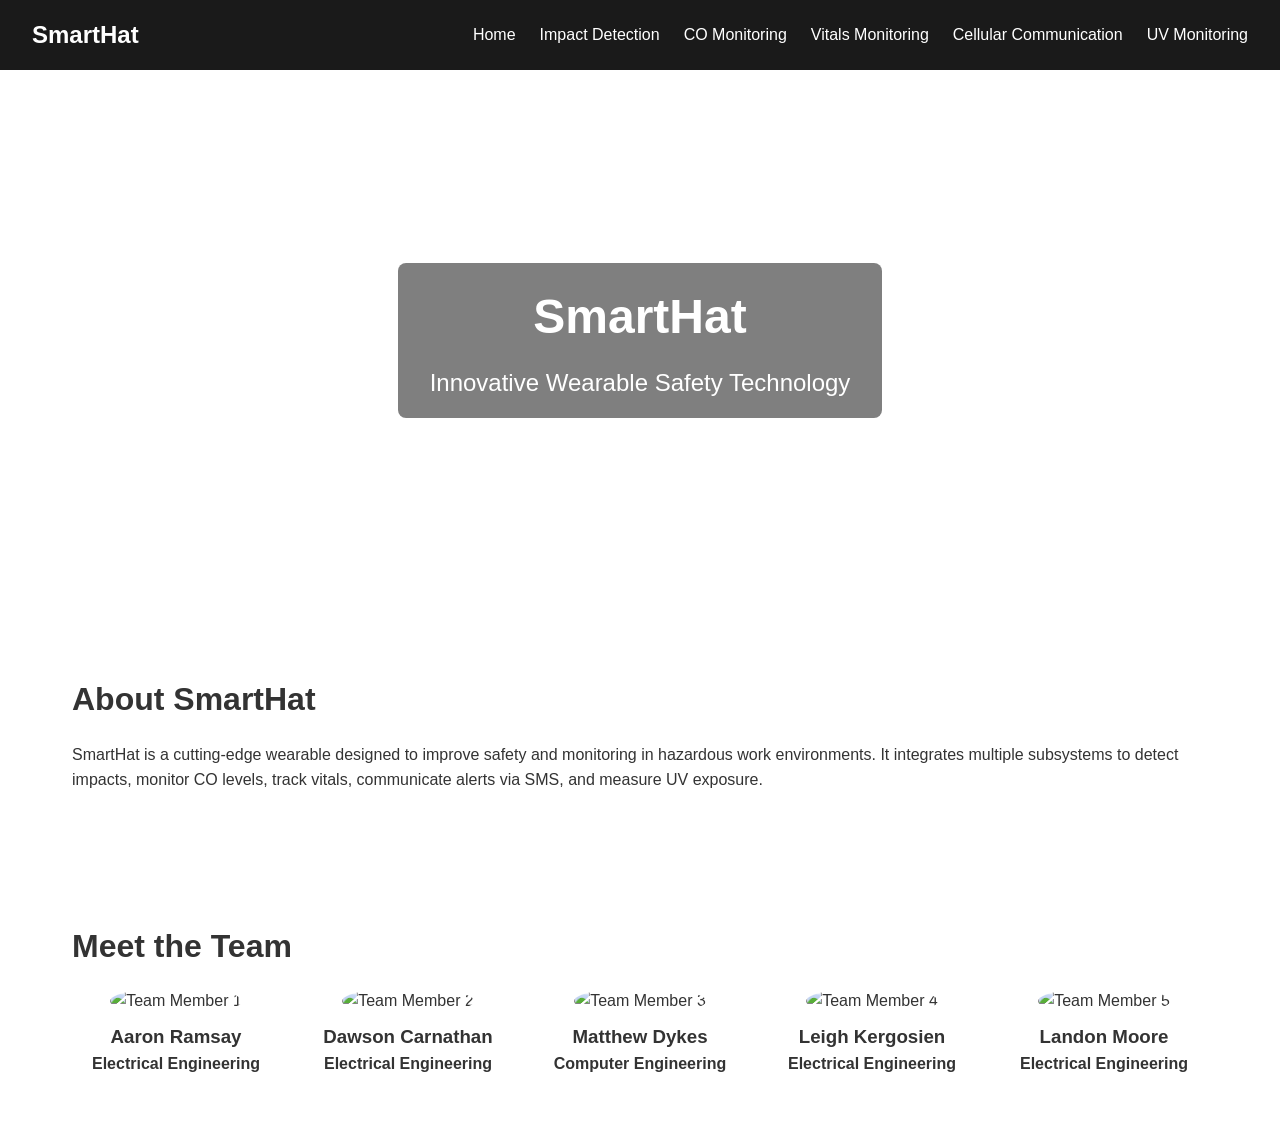
==== index.html @ 0b76ecc1 "Add files via upload" ====
<!DOCTYPE html>
<html lang="en">
<head>
    <meta charset="UTF-8">
    <meta name="viewport" content="width=device-width, initial-scale=1.0">
    <title>SmartHat</title>
    <link rel="stylesheet" href="style.css">
</head>
<body>
    <!-- Navigation -->
    <nav>
        <div class="logo">SmartHat</div>
        <ul class="nav-links">
            <li><a href="index.html">Home</a></li>
            <li><a href="impact.html">Impact Detection</a></li>
            <li><a href="co.html">CO Monitoring</a></li>
            <li><a href="vitals.html">Vitals Monitoring</a></li>
            <li><a href="cellular.html">Cellular Communication</a></li>
            <li><a href="uv.html">UV Monitoring</a></li>
        </ul>
    </nav>

    <!-- Hero Section -->
    <header class="hero">
        <div class="hero-text">
            <h1>SmartHat</h1>
            <p>Innovative Wearable Safety Technology</p>
        </div>
    </header>

    <!-- Product Description -->
    <section class="product-description">
        <h2>About SmartHat</h2>
        <p>
            SmartHat is a cutting-edge wearable designed to improve safety and monitoring in hazardous work environments. 
            It integrates multiple subsystems to detect impacts, monitor CO levels, track vitals, communicate alerts via SMS, and measure UV exposure.
        </p>
    </section>

    <!-- Team Section -->
    <section class="team">
        <h2>Meet the Team</h2>
        <div class="team-members">
            <div class="team-member">
                <img src="pictures/aaron.jpg" alt="Team Member 1">
                <h3>Aaron Ramsay</h3>
                <h4>Electrical Engineering</h4>
            </div>
            <div class="team-member">
                <img src="pictures/dawson.png" alt="Team Member 2">
                <h3>Dawson Carnathan</h3>
                <h4>Electrical Engineering</h4>
            </div>
            <div class="team-member">
                <img src="pictures/matthew.png" alt="Team Member 3">
                <h3>Matthew Dykes</h3>
                <h4>Computer Engineering</h4>
            </div>
            <div class="team-member">
                <img src="pictures/leigh.png" alt="Team Member 4">
                <h3>Leigh Kergosien</h3>
                <h4>Electrical Engineering</h4>
            </div>
            <div class="team-member">
                <img src="pictures/landon.png" alt="Team Member 5">
                <h3>Landon Moore</h3>
                <h4>Electrical Engineering</h4>
            </div>
        </div>
    </section>

    <script src="script.js"></script>
</body>
</html>
---- style.css ----
/* Reset & Basic */
* {
    margin: 0;
    padding: 0;
    box-sizing: border-box;
    font-family: Arial, sans-serif;
}

body {
    line-height: 1.6;
    color: #333;
}

/* Navigation */
nav {
    display: flex;
    justify-content: space-between;
    align-items: center;
    padding: 1rem 2rem;
    background-color: #1a1a1a;
}

nav .logo {
    color: #fff;
    font-size: 1.5rem;
    font-weight: bold;
}

nav .nav-links {
    list-style: none;
    display: flex;
    gap: 1.5rem;
}

nav .nav-links a {
    color: #fff;
    text-decoration: none;
    transition: color 0.3s;
}

nav .nav-links a:hover {
    color: #00bcd4;
}

/* Hero Section */
.hero {
    position: relative;
    height: 60vh;
    background: url('hero.jpg') center/cover no-repeat;
    display: flex;
    justify-content: center;
    align-items: center;
}

.hero-text {
    color: #fff;
    text-align: center;
    background: rgba(0,0,0,0.5);
    padding: 1rem 2rem;
    border-radius: 8px;
}

.hero h1 {
    font-size: 3rem;
    margin-bottom: 0.5rem;
}

.hero p {
    font-size: 1.5rem;
}

/* Sections */
section {
    padding: 4rem 2rem;
    max-width: 1200px;
    margin: 0 auto;
}

section h2 {
    font-size: 2rem;
    margin-bottom: 1rem;
}

/* Team Section */
.team-members {
    display: flex;
    flex-wrap: wrap;
    gap: 2rem;
    justify-content: center;
}

.team-member {
    text-align: center;
    width: 200px;
}

.team-member img {
    width: 100%;
    border-radius: 50%;
    margin-bottom: 0.5rem;
}

/* Subsystem Section */
.subsystem img {
    width: 100%;
    max-width: 600px;
    margin-top: 1rem;
    border-radius: 8px;
}
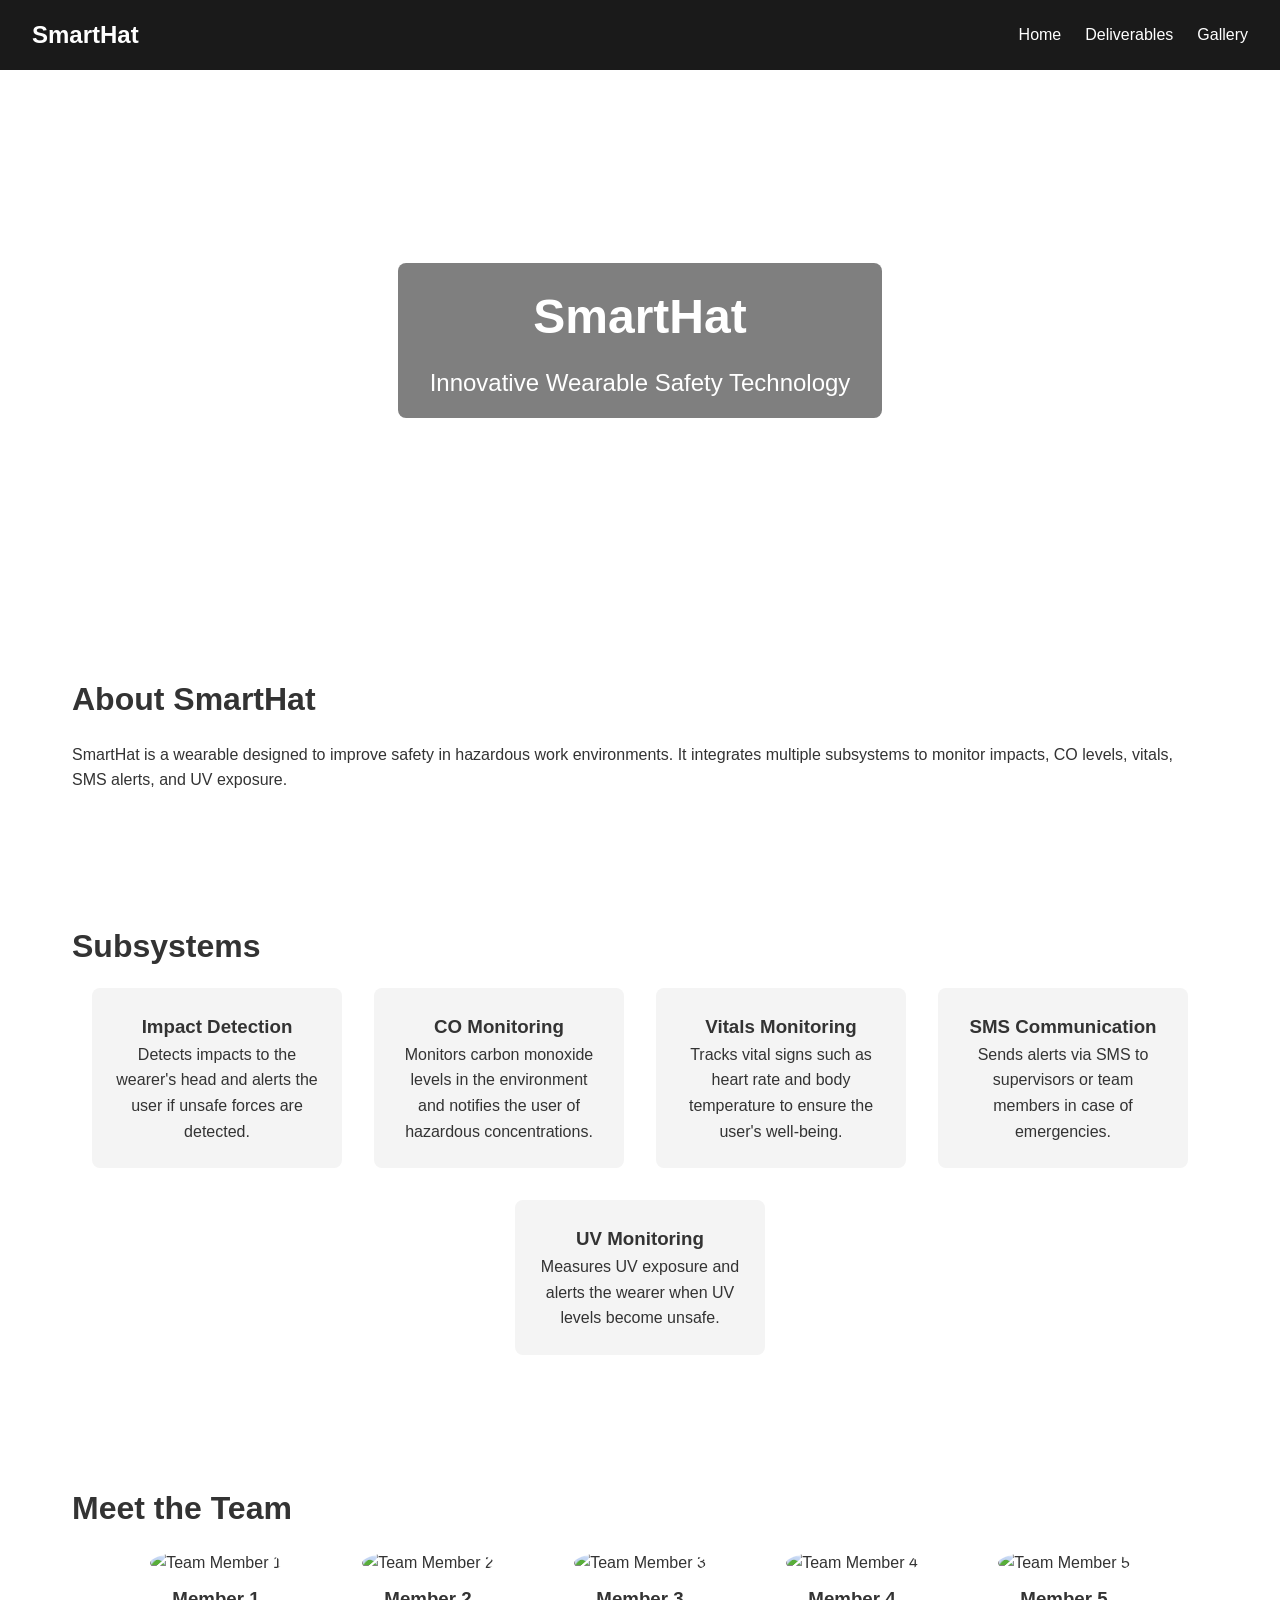
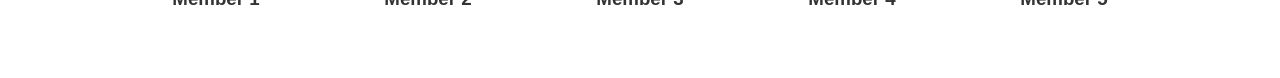
==== commit 2582e2c2: "New framework" ====
--- a/index.html
+++ b/index.html
@@ -12,11 +12,8 @@
         <div class="logo">SmartHat</div>
         <ul class="nav-links">
             <li><a href="index.html">Home</a></li>
-            <li><a href="impact.html">Impact Detection</a></li>
-            <li><a href="co.html">CO Monitoring</a></li>
-            <li><a href="vitals.html">Vitals Monitoring</a></li>
-            <li><a href="cellular.html">Cellular Communication</a></li>
-            <li><a href="uv.html">UV Monitoring</a></li>
+            <li><a href="deliverables.html">Deliverables</a></li>
+            <li><a href="gallery.html">Gallery</a></li>
         </ul>
     </nav>
 
@@ -32,9 +29,42 @@
     <section class="product-description">
         <h2>About SmartHat</h2>
         <p>
-            SmartHat is a cutting-edge wearable designed to improve safety and monitoring in hazardous work environments. 
-            It integrates multiple subsystems to detect impacts, monitor CO levels, track vitals, communicate alerts via SMS, and measure UV exposure.
+            SmartHat is a wearable designed to improve safety in hazardous work environments. 
+            It integrates multiple subsystems to monitor impacts, CO levels, vitals, SMS alerts, and UV exposure.
         </p>
+    </section>
+
+    <!-- Subsystems Section -->
+    <section class="subsystems">
+        <h2>Subsystems</h2>
+        <div class="subsystem-cards">
+
+            <div class="subsystem-card">
+                <h3>Impact Detection</h3>
+                <p>Detects impacts to the wearer's head and alerts the user if unsafe forces are detected.</p>
+            </div>
+
+            <div class="subsystem-card">
+                <h3>CO Monitoring</h3>
+                <p>Monitors carbon monoxide levels in the environment and notifies the user of hazardous concentrations.</p>
+            </div>
+
+            <div class="subsystem-card">
+                <h3>Vitals Monitoring</h3>
+                <p>Tracks vital signs such as heart rate and body temperature to ensure the user's well-being.</p>
+            </div>
+
+            <div class="subsystem-card">
+                <h3>SMS Communication</h3>
+                <p>Sends alerts via SMS to supervisors or team members in case of emergencies.</p>
+            </div>
+
+            <div class="subsystem-card">
+                <h3>UV Monitoring</h3>
+                <p>Measures UV exposure and alerts the wearer when UV levels become unsafe.</p>
+            </div>
+
+        </div>
     </section>
 
     <!-- Team Section -->
@@ -42,29 +72,24 @@
         <h2>Meet the Team</h2>
         <div class="team-members">
             <div class="team-member">
-                <img src="pictures/aaron.jpg" alt="Team Member 1">
-                <h3>Aaron Ramsay</h3>
-                <h4>Electrical Engineering</h4>
+                <img src="team1.jpg" alt="Team Member 1">
+                <h3>Member 1</h3>
             </div>
             <div class="team-member">
-                <img src="pictures/dawson.png" alt="Team Member 2">
-                <h3>Dawson Carnathan</h3>
-                <h4>Electrical Engineering</h4>
+                <img src="team2.jpg" alt="Team Member 2">
+                <h3>Member 2</h3>
             </div>
             <div class="team-member">
-                <img src="pictures/matthew.png" alt="Team Member 3">
-                <h3>Matthew Dykes</h3>
-                <h4>Computer Engineering</h4>
+                <img src="team3.jpg" alt="Team Member 3">
+                <h3>Member 3</h3>
             </div>
             <div class="team-member">
-                <img src="pictures/leigh.png" alt="Team Member 4">
-                <h3>Leigh Kergosien</h3>
-                <h4>Electrical Engineering</h4>
+                <img src="team4.jpg" alt="Team Member 4">
+                <h3>Member 4</h3>
             </div>
             <div class="team-member">
-                <img src="pictures/landon.png" alt="Team Member 5">
-                <h3>Landon Moore</h3>
-                <h4>Electrical Engineering</h4>
+                <img src="team5.jpg" alt="Team Member 5">
+                <h3>Member 5</h3>
             </div>
         </div>
     </section>
--- a/style.css
+++ b/style.css
@@ -1,4 +1,4 @@
-/* Reset & Basic */
+/* Reset */
 * {
     margin: 0;
     padding: 0;
@@ -76,9 +76,25 @@
     margin: 0 auto;
 }
 
-section h2 {
+section h2, section h1 {
     font-size: 2rem;
     margin-bottom: 1rem;
+}
+
+/* Subsystems */
+.subsystem-cards {
+    display: flex;
+    flex-wrap: wrap;
+    gap: 2rem;
+    justify-content: center;
+}
+
+.subsystem-card {
+    background: #f4f4f4;
+    padding: 1.5rem;
+    border-radius: 8px;
+    width: 250px;
+    text-align: center;
 }
 
 /* Team Section */
@@ -91,7 +107,7 @@
 
 .team-member {
     text-align: center;
-    width: 200px;
+    width: 180px;
 }
 
 .team-member img {
@@ -100,10 +116,15 @@
     margin-bottom: 0.5rem;
 }
 
-/* Subsystem Section */
-.subsystem img {
-    width: 100%;
-    max-width: 600px;
-    margin-top: 1rem;
+/* Gallery */
+.gallery-grid {
+    display: flex;
+    flex-wrap: wrap;
+    gap: 1rem;
+    justify-content: center;
+}
+
+.gallery-grid img {
+    width: 300px;
     border-radius: 8px;
 }
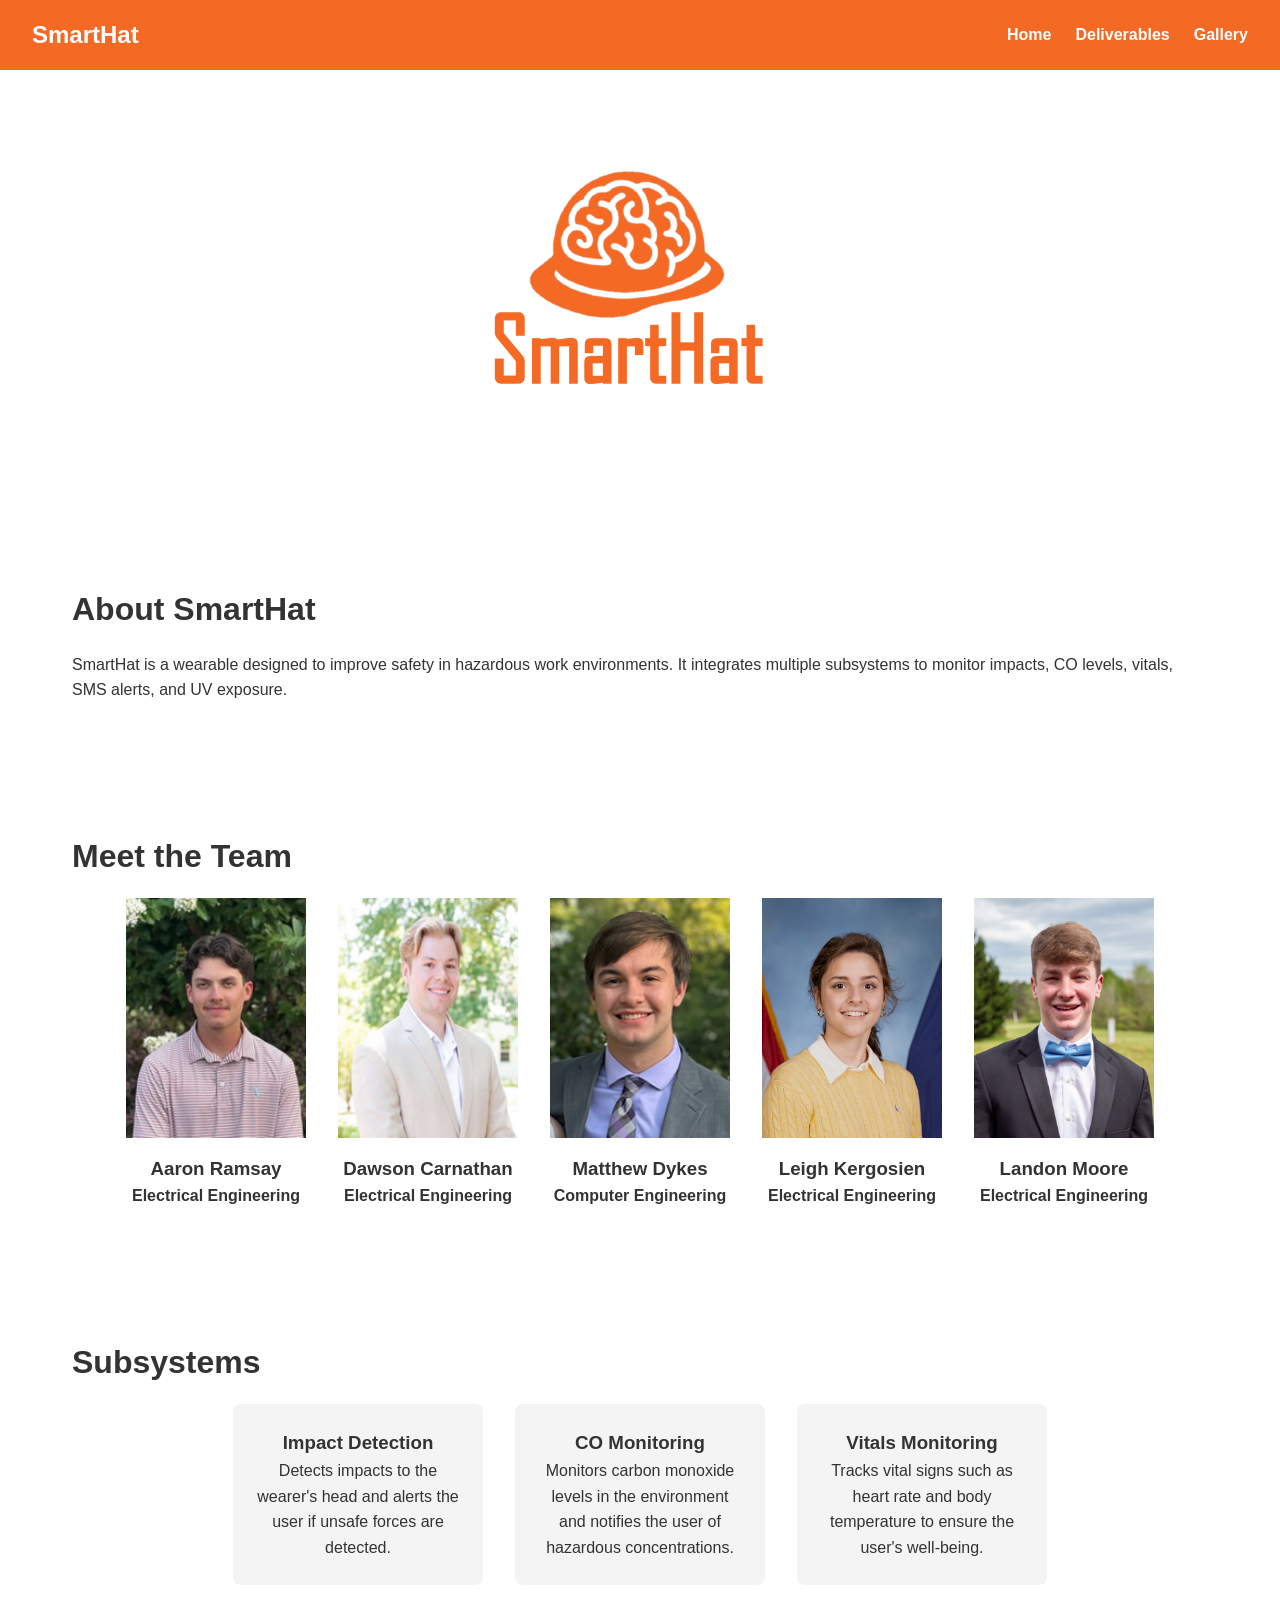
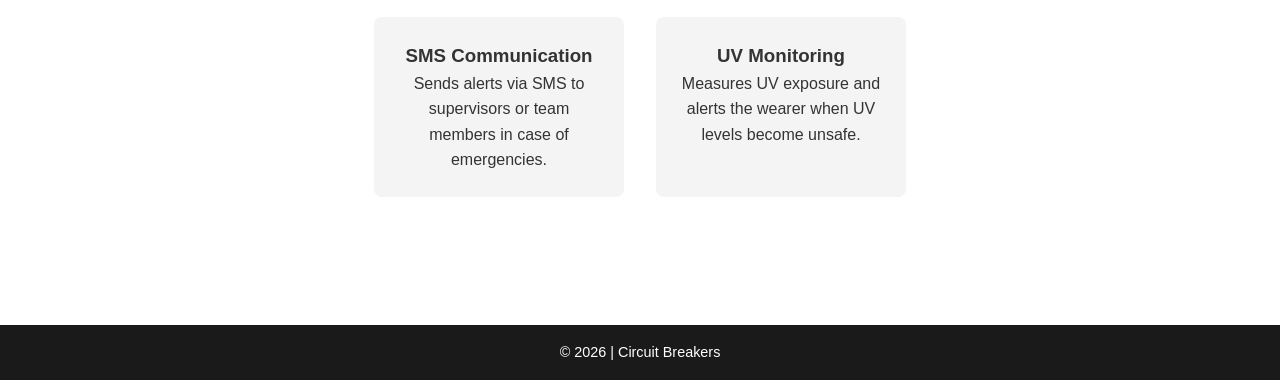
==== commit 5b771f50: "Update" ====
--- a/index.html
+++ b/index.html
@@ -5,6 +5,7 @@
     <meta name="viewport" content="width=device-width, initial-scale=1.0">
     <title>SmartHat</title>
     <link rel="stylesheet" href="style.css">
+    <link rel="icon" href="pictures/icon.png">
 </head>
 <body>
     <!-- Navigation -->
@@ -19,9 +20,8 @@
 
     <!-- Hero Section -->
     <header class="hero">
-        <div class="hero-text">
-            <h1>SmartHat</h1>
-            <p>Innovative Wearable Safety Technology</p>
+        <div class="hero-overlay">
+            <img src="pictures/logoTrans.png" alt="SmartHat Logo" class="hero-logo">
         </div>
     </header>
 
@@ -34,11 +34,44 @@
         </p>
     </section>
 
+    <!-- Team Section -->
+    <section class="team">
+        <h2>Meet the Team</h2>
+        <div class="team-members">
+            <div class="team-member">
+                <img src="pictures/aaron.jpg" alt="Team Member 1">
+                <h3>Aaron Ramsay</h3>
+                <h4>Electrical Engineering</h4>
+            </div>
+            <div class="team-member">
+                <img src="pictures/dawson.png" alt="Team Member 2">
+                <h3>Dawson Carnathan</h3>
+                <h4>Electrical Engineering</h4>
+            </div>
+            <div class="team-member">
+                <img src="pictures/matthew.png" alt="Team Member 3">
+                <h3>Matthew Dykes</h3>
+                <h4>Computer Engineering</h4>
+            </div>
+            <div class="team-member">
+                <img src="pictures/leigh.png" alt="Team Member 4">
+                <h3>Leigh Kergosien</h3>
+                <h4>Electrical Engineering</h4>
+            </div>
+            <div class="team-member">
+                <img src="pictures/landon.png" alt="Team Member 5">
+                <h3>Landon Moore</h3>
+                <h4>Electrical Engineering</h4>
+            </div>
+        </div>
+    </section>
+
     <!-- Subsystems Section -->
     <section class="subsystems">
         <h2>Subsystems</h2>
-        <div class="subsystem-cards">
-
+        
+        <!-- Top Row (3 subsystems) -->
+        <div class="subsystem-row">
             <div class="subsystem-card">
                 <h3>Impact Detection</h3>
                 <p>Detects impacts to the wearer's head and alerts the user if unsafe forces are detected.</p>
@@ -53,7 +86,10 @@
                 <h3>Vitals Monitoring</h3>
                 <p>Tracks vital signs such as heart rate and body temperature to ensure the user's well-being.</p>
             </div>
+        </div>
 
+        <!-- Bottom Row (2 subsystems) -->
+        <div class="subsystem-row">
             <div class="subsystem-card">
                 <h3>SMS Communication</h3>
                 <p>Sends alerts via SMS to supervisors or team members in case of emergencies.</p>
@@ -63,37 +99,12 @@
                 <h3>UV Monitoring</h3>
                 <p>Measures UV exposure and alerts the wearer when UV levels become unsafe.</p>
             </div>
-
-        </div>
-    </section>
-
-    <!-- Team Section -->
-    <section class="team">
-        <h2>Meet the Team</h2>
-        <div class="team-members">
-            <div class="team-member">
-                <img src="team1.jpg" alt="Team Member 1">
-                <h3>Member 1</h3>
-            </div>
-            <div class="team-member">
-                <img src="team2.jpg" alt="Team Member 2">
-                <h3>Member 2</h3>
-            </div>
-            <div class="team-member">
-                <img src="team3.jpg" alt="Team Member 3">
-                <h3>Member 3</h3>
-            </div>
-            <div class="team-member">
-                <img src="team4.jpg" alt="Team Member 4">
-                <h3>Member 4</h3>
-            </div>
-            <div class="team-member">
-                <img src="team5.jpg" alt="Team Member 5">
-                <h3>Member 5</h3>
-            </div>
         </div>
     </section>
 
     <script src="script.js"></script>
 </body>
+<footer class="site-footer">
+    <p>&copy; 2026 | Circuit Breakers</p>
+</footer>
 </html>
--- a/style.css
+++ b/style.css
@@ -11,13 +11,14 @@
     color: #333;
 }
 
+
 /* Navigation */
 nav {
     display: flex;
     justify-content: space-between;
     align-items: center;
     padding: 1rem 2rem;
-    background-color: #1a1a1a;
+    background-color: #F46A25;
 }
 
 nav .logo {
@@ -36,38 +37,45 @@
     color: #fff;
     text-decoration: none;
     transition: color 0.3s;
+    font-weight: bold;
 }
 
 nav .nav-links a:hover {
-    color: #00bcd4;
+    color: #000000;
 }
+
 
 /* Hero Section */
 .hero {
-    position: relative;
-    height: 60vh;
-    background: url('hero.jpg') center/cover no-repeat;
+    height: 50vh;
+    background-image: url('pictures/hero.jpg');
+    background-size: cover;
+    background-position: center;
+    background-repeat: no-repeat;
     display: flex;
     justify-content: center;
     align-items: center;
 }
 
-.hero-text {
-    color: #fff;
+.hero-overlay {
     text-align: center;
-    background: rgba(0,0,0,0.5);
-    padding: 1rem 2rem;
-    border-radius: 8px;
+    /*background: rgba(0,0,0,0.4);  optional semi-transparent overlay */
+    padding: 2rem;
+    border-radius: 10px;
 }
 
-.hero h1 {
-    font-size: 3rem;
-    margin-bottom: 0.5rem;
+.hero-logo {
+    width: 60vh;
+    height: auto;
+    margin-bottom: 1rem;
 }
 
-.hero p {
+.hero-overlay p {
+    color: #fff;
     font-size: 1.5rem;
 }
+
+
 
 /* Sections */
 section {
@@ -81,12 +89,14 @@
     margin-bottom: 1rem;
 }
 
+
 /* Subsystems */
-.subsystem-cards {
+.subsystem-row {
     display: flex;
     flex-wrap: wrap;
     gap: 2rem;
     justify-content: center;
+    margin-bottom: 2rem;
 }
 
 .subsystem-card {
@@ -96,6 +106,7 @@
     width: 250px;
     text-align: center;
 }
+
 
 /* Team Section */
 .team-members {
@@ -108,13 +119,16 @@
 .team-member {
     text-align: center;
     width: 180px;
+    
 }
 
 .team-member img {
     width: 100%;
-    border-radius: 50%;
+    height: 240px;
+    /*border-radius: 50%;*/
     margin-bottom: 0.5rem;
 }
+
 
 /* Gallery */
 .gallery-grid {
@@ -127,4 +141,50 @@
 .gallery-grid img {
     width: 300px;
     border-radius: 8px;
+}
+
+
+
+/* Deliverables */
+.deliverable-list {
+    list-style: none;
+    padding: 0;
+    margin-top: 2rem;
+}
+
+.deliverable-list li {
+    display: flex;
+    justify-content: space-between;
+    align-items: center;
+    padding: 0.8rem 1rem;
+    border-bottom: 1px solid #ccc;
+}
+
+.deliverable-list li span {
+    font-weight: bold;
+}
+
+.download-btn {
+    text-decoration: none;
+    background-color: #00bcd4;
+    color: #fff;
+    padding: 0.4rem 0.8rem;
+    border-radius: 5px;
+    transition: background-color 0.3s;
+}
+
+.download-btn:hover {
+    background-color: #008c9e;
+}
+
+
+
+/* Footer */
+.site-footer {
+    background-color: #1a1a1a;   /* Dark background to match nav */
+    color: #fff;                 /* White text */
+    text-align: center;
+    padding: 1rem 0;
+    margin-top: 2rem;
+    font-size: 0.9rem;
 }
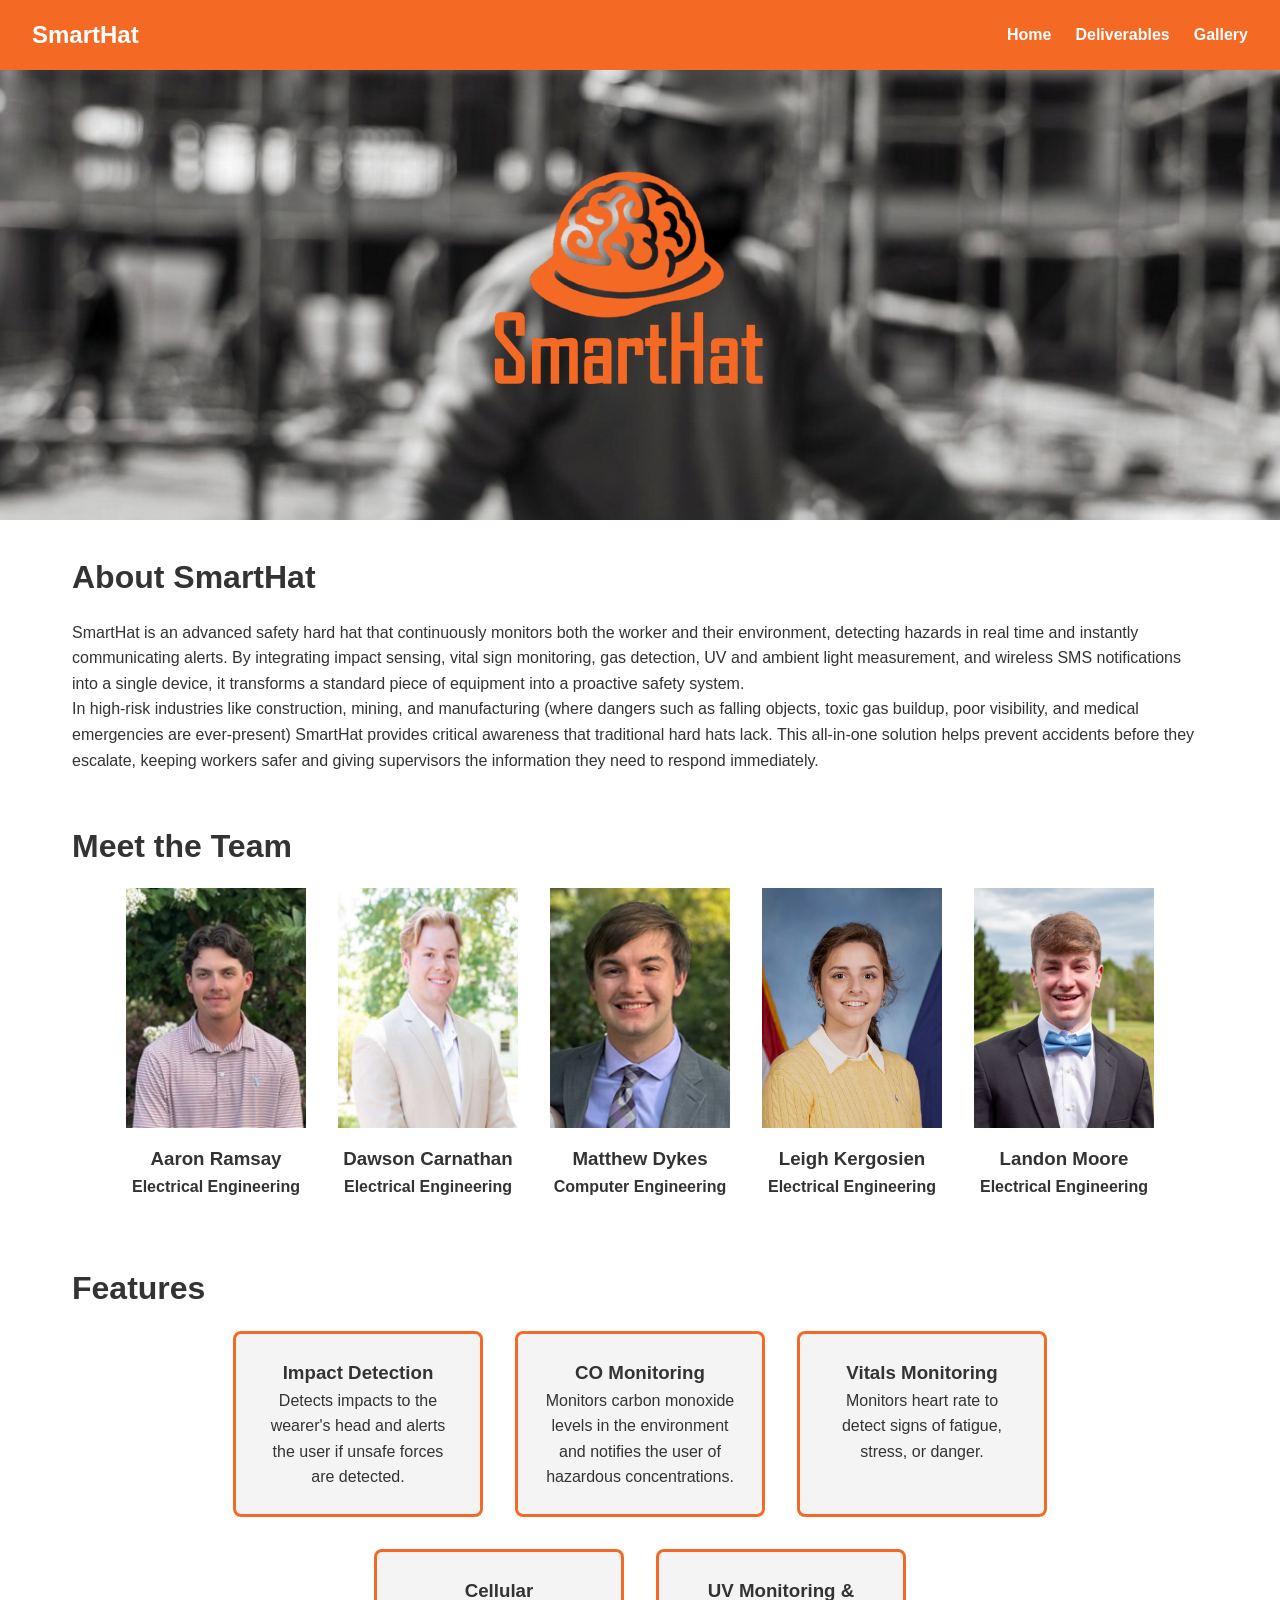
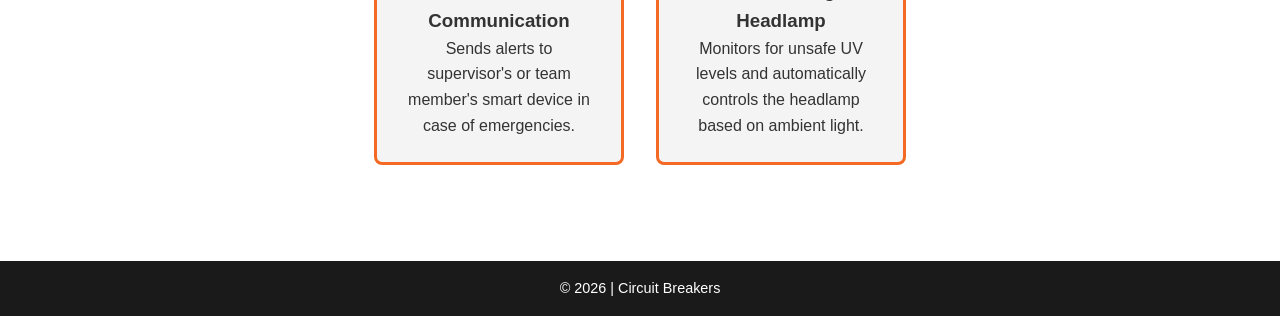
==== commit c9a7c7e1: "Add files via upload" ====
--- a/index.html
+++ b/index.html
@@ -29,8 +29,16 @@
     <section class="product-description">
         <h2>About SmartHat</h2>
         <p>
-            SmartHat is a wearable designed to improve safety in hazardous work environments. 
-            It integrates multiple subsystems to monitor impacts, CO levels, vitals, SMS alerts, and UV exposure.
+            SmartHat is an advanced safety hard hat that continuously monitors both the worker and their environment, detecting 
+            hazards in real time and instantly communicating alerts. By integrating impact sensing, vital sign monitoring, gas 
+            detection, UV and ambient light measurement, and wireless SMS notifications into a single device, it transforms a 
+            standard piece of equipment into a proactive safety system.
+        </p>
+        <p>
+            In high-risk industries like construction, mining, and manufacturing (where dangers such as falling objects, 
+            toxic gas buildup, poor visibility, and medical emergencies are ever-present) SmartHat provides critical awareness 
+            that traditional hard hats lack. This all-in-one solution helps prevent accidents before they escalate, keeping 
+            workers safer and giving supervisors the information they need to respond immediately. 
         </p>
     </section>
 
@@ -68,7 +76,7 @@
 
     <!-- Subsystems Section -->
     <section class="subsystems">
-        <h2>Subsystems</h2>
+        <h2>Features</h2>
         
         <!-- Top Row (3 subsystems) -->
         <div class="subsystem-row">
@@ -84,20 +92,20 @@
 
             <div class="subsystem-card">
                 <h3>Vitals Monitoring</h3>
-                <p>Tracks vital signs such as heart rate and body temperature to ensure the user's well-being.</p>
+                <p>Monitors heart rate to detect signs of fatigue, stress, or danger.</p>
             </div>
         </div>
 
         <!-- Bottom Row (2 subsystems) -->
         <div class="subsystem-row">
             <div class="subsystem-card">
-                <h3>SMS Communication</h3>
-                <p>Sends alerts via SMS to supervisors or team members in case of emergencies.</p>
+                <h3>Cellular Communication</h3>
+                <p>Sends alerts to supervisor's or team member's smart device in case of emergencies.</p>
             </div>
 
             <div class="subsystem-card">
-                <h3>UV Monitoring</h3>
-                <p>Measures UV exposure and alerts the wearer when UV levels become unsafe.</p>
+                <h3>UV Monitoring & Headlamp</h3>
+                <p>Monitors for unsafe UV levels and automatically controls the headlamp based on ambient light.</p>
             </div>
         </div>
     </section>
--- a/style.css
+++ b/style.css
@@ -79,7 +79,7 @@
 
 /* Sections */
 section {
-    padding: 4rem 2rem;
+    padding: 2rem 2rem;
     max-width: 1200px;
     margin: 0 auto;
 }
@@ -105,10 +105,15 @@
     border-radius: 8px;
     width: 250px;
     text-align: center;
+    border: 3px solid #F46A25;
 }
 
 
 /* Team Section */
+.team {
+    padding-top: 1rem;
+}
+
 .team-members {
     display: flex;
     flex-wrap: wrap;
@@ -146,6 +151,10 @@
 
 
 /* Deliverables */
+.deliverables {
+    padding: 4rem 2rem;
+}
+
 .deliverable-list {
     list-style: none;
     padding: 0;
@@ -166,7 +175,7 @@
 
 .download-btn {
     text-decoration: none;
-    background-color: #00bcd4;
+    background-color: #F46A25;
     color: #fff;
     padding: 0.4rem 0.8rem;
     border-radius: 5px;
@@ -174,9 +183,8 @@
 }
 
 .download-btn:hover {
-    background-color: #008c9e;
+    background-color: #8f3e16;
 }
-
 
 
 /* Footer */
